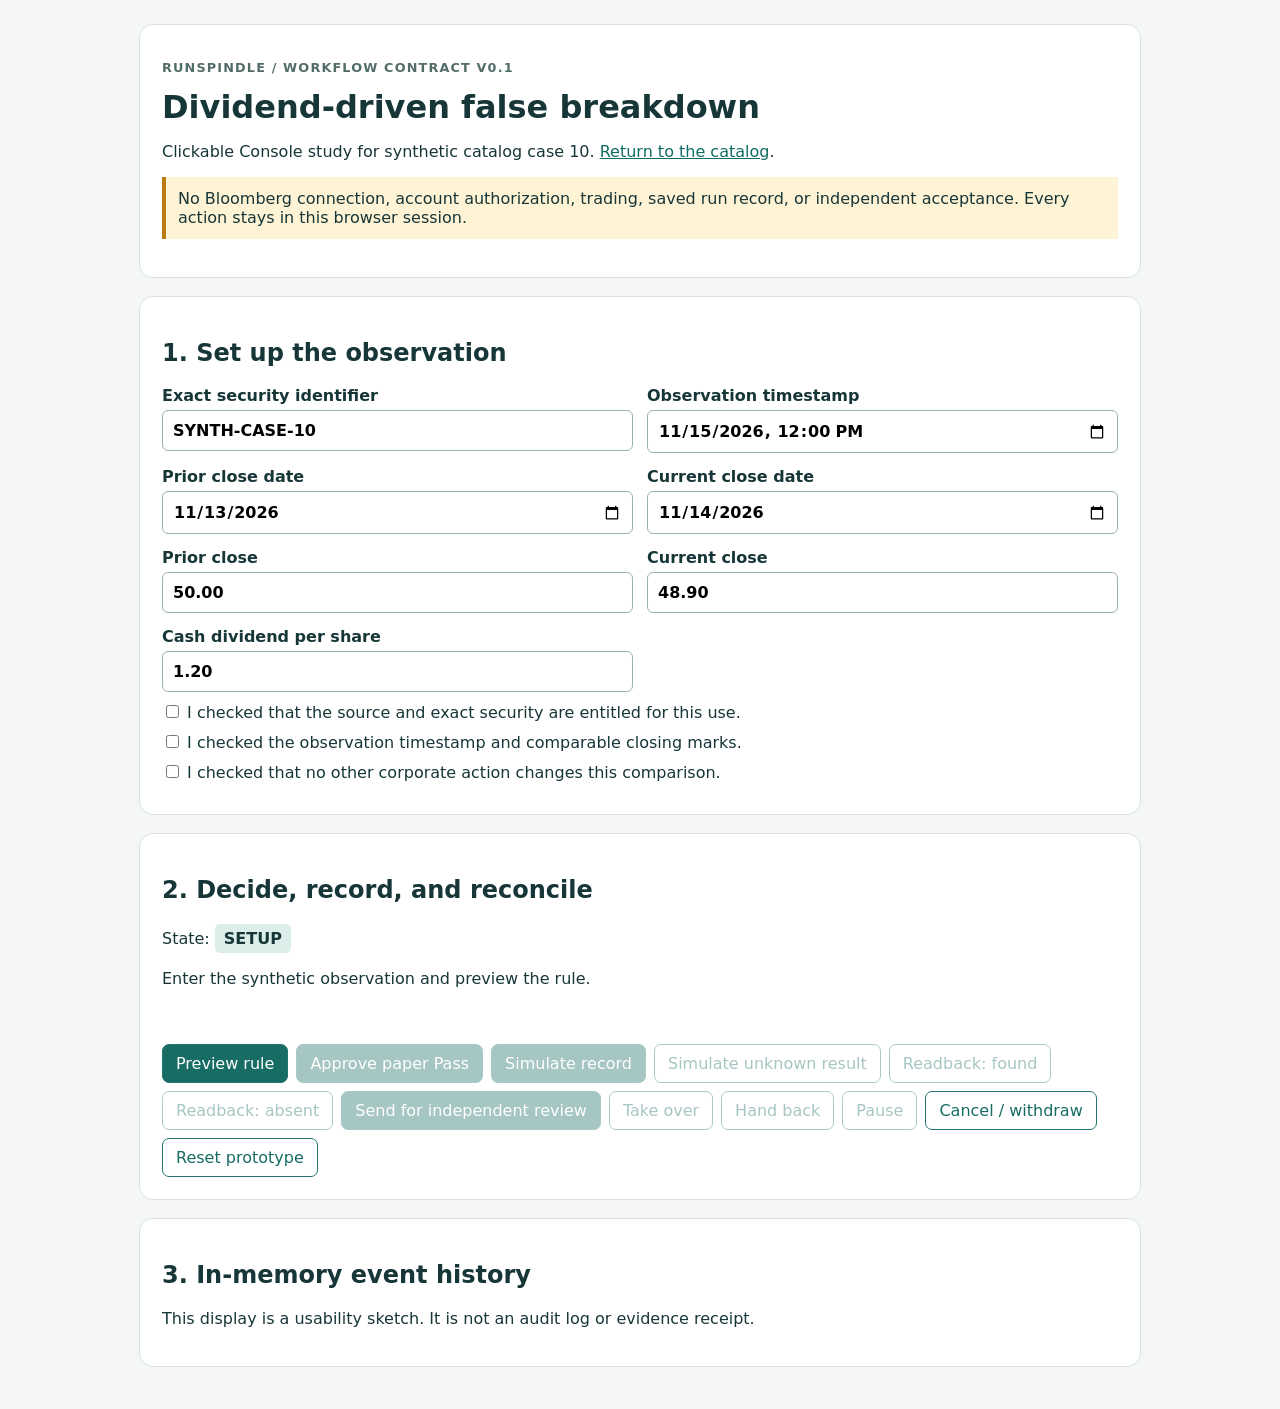
==== src/prototype.html @ ee8c0028 "Add draft paper workflow contract and Console prototype" ====
<!doctype html>
<html lang="en">
<head>
  <meta charset="utf-8">
  <meta name="viewport" content="width=device-width,initial-scale=1">
  <title>Case 10 · Synthetic Console prototype</title>
  <style>
    :root { color-scheme: light; font-family: system-ui, sans-serif; color: #173638; background: #f4f7f3; }
    * { box-sizing: border-box; }
    body { max-width: 1050px; margin: auto; padding: 24px; }
    a { color: #116c65; }
    header, .panel { background: white; border: 1px solid #d7e4dc; border-radius: 14px; padding: 22px; margin-bottom: 18px; }
    .eyebrow { color: #526c68; text-transform: uppercase; letter-spacing: .09em; font-size: .8rem; font-weight: 700; }
    h1 { margin: .25em 0; }
    .notice { background: #fff3d5; border-left: 4px solid #ba7b13; padding: 12px; }
    .grid { display: grid; grid-template-columns: repeat(2, minmax(0, 1fr)); gap: 14px; }
    label { display: block; font-weight: 600; }
    label input:not([type=checkbox]) { display: block; width: 100%; margin-top: 5px; padding: 10px; border: 1px solid #9bb4aa; border-radius: 6px; font: inherit; }
    .checks label { margin: 10px 0; font-weight: 400; }
    .actions { display: flex; flex-wrap: wrap; gap: 8px; }
    button { font: inherit; border: 1px solid #23756e; background: #176c64; color: white; border-radius: 7px; padding: 9px 13px; cursor: pointer; }
    button:disabled { opacity: .38; cursor: not-allowed; }
    button.secondary { background: white; color: #176c64; }
    #phase { display: inline-block; background: #dceee9; padding: 5px 9px; border-radius: 5px; font-weight: 700; }
    #error { color: #a02222; min-height: 1.5em; }
    li { margin: 5px 0; }
    @media (max-width: 650px) { .grid { grid-template-columns: 1fr; } body { padding: 12px; } }
  </style>
</head>
<body>
  <header>
    <p class="eyebrow">Runspindle / workflow contract v0.1</p>
    <h1>Dividend-driven false breakdown</h1>
    <p>Clickable Console study for synthetic catalog case 10. <a href="index.html">Return to the catalog</a>.</p>
    <p class="notice">No Bloomberg connection, account authorization, trading, saved run record, or independent acceptance. Every action stays in this browser session.</p>
  </header>
  <main>
    <section class="panel" aria-labelledby="setup-title">
      <h2 id="setup-title">1. Set up the observation</h2>
      <form id="setup">
        <div class="grid">
          <label>Exact security identifier<input name="instrument" value="SYNTH-CASE-10" required></label>
          <label>Observation timestamp<input name="observedAt" type="datetime-local" value="2026-11-15T12:00" required></label>
          <label>Prior close date<input name="priorDate" type="date" value="2026-11-13" required></label>
          <label>Current close date<input name="currentDate" type="date" value="2026-11-14" required></label>
          <label>Prior close<input name="priorClose" type="number" min="0.01" step="0.01" value="50.00" required></label>
          <label>Current close<input name="currentClose" type="number" min="0" step="0.01" value="48.90" required></label>
          <label>Cash dividend per share<input name="dividend" type="number" min="0" step="0.01" value="1.20" required></label>
        </div>
        <div class="checks">
          <label><input type="checkbox" name="entitlementConfirmed"> I checked that the source and exact security are entitled for this use.</label>
          <label><input type="checkbox" name="freshnessConfirmed"> I checked the observation timestamp and comparable closing marks.</label>
          <label><input type="checkbox" name="noOtherActionConfirmed"> I checked that no other corporate action changes this comparison.</label>
        </div>
      </form>
    </section>
    <section class="panel" aria-labelledby="run-title">
      <h2 id="run-title">2. Decide, record, and reconcile</h2>
      <p>State: <span id="phase" role="status" aria-live="polite"></span></p>
      <p id="summary" aria-live="polite"></p>
      <p id="error" role="alert"></p>
      <div class="actions">
        <button data-action="preview">Preview rule</button>
        <button data-action="approve">Approve paper Pass</button>
        <button data-action="record">Simulate record</button>
        <button data-action="simulate_unknown" class="secondary">Simulate unknown result</button>
        <button data-action="reconcile_found" class="secondary">Readback: found</button>
        <button data-action="reconcile_absent" class="secondary">Readback: absent</button>
        <button data-action="review">Send for independent review</button>
        <button data-action="takeover" class="secondary">Take over</button>
        <button data-action="handback" class="secondary">Hand back</button>
        <button data-action="pause" class="secondary">Pause</button>
        <button data-action="cancel" class="secondary">Cancel / withdraw</button>
        <button data-action="reset" class="secondary">Reset prototype</button>
      </div>
    </section>
    <section class="panel" aria-labelledby="history-title">
      <h2 id="history-title">3. In-memory event history</h2>
      <ol id="history"></ol>
      <p>This display is a usability sketch. It is not an audit log or evidence receipt.</p>
    </section>
  </main>
  <script src="prototype.js" defer></script>
</body>
</html>
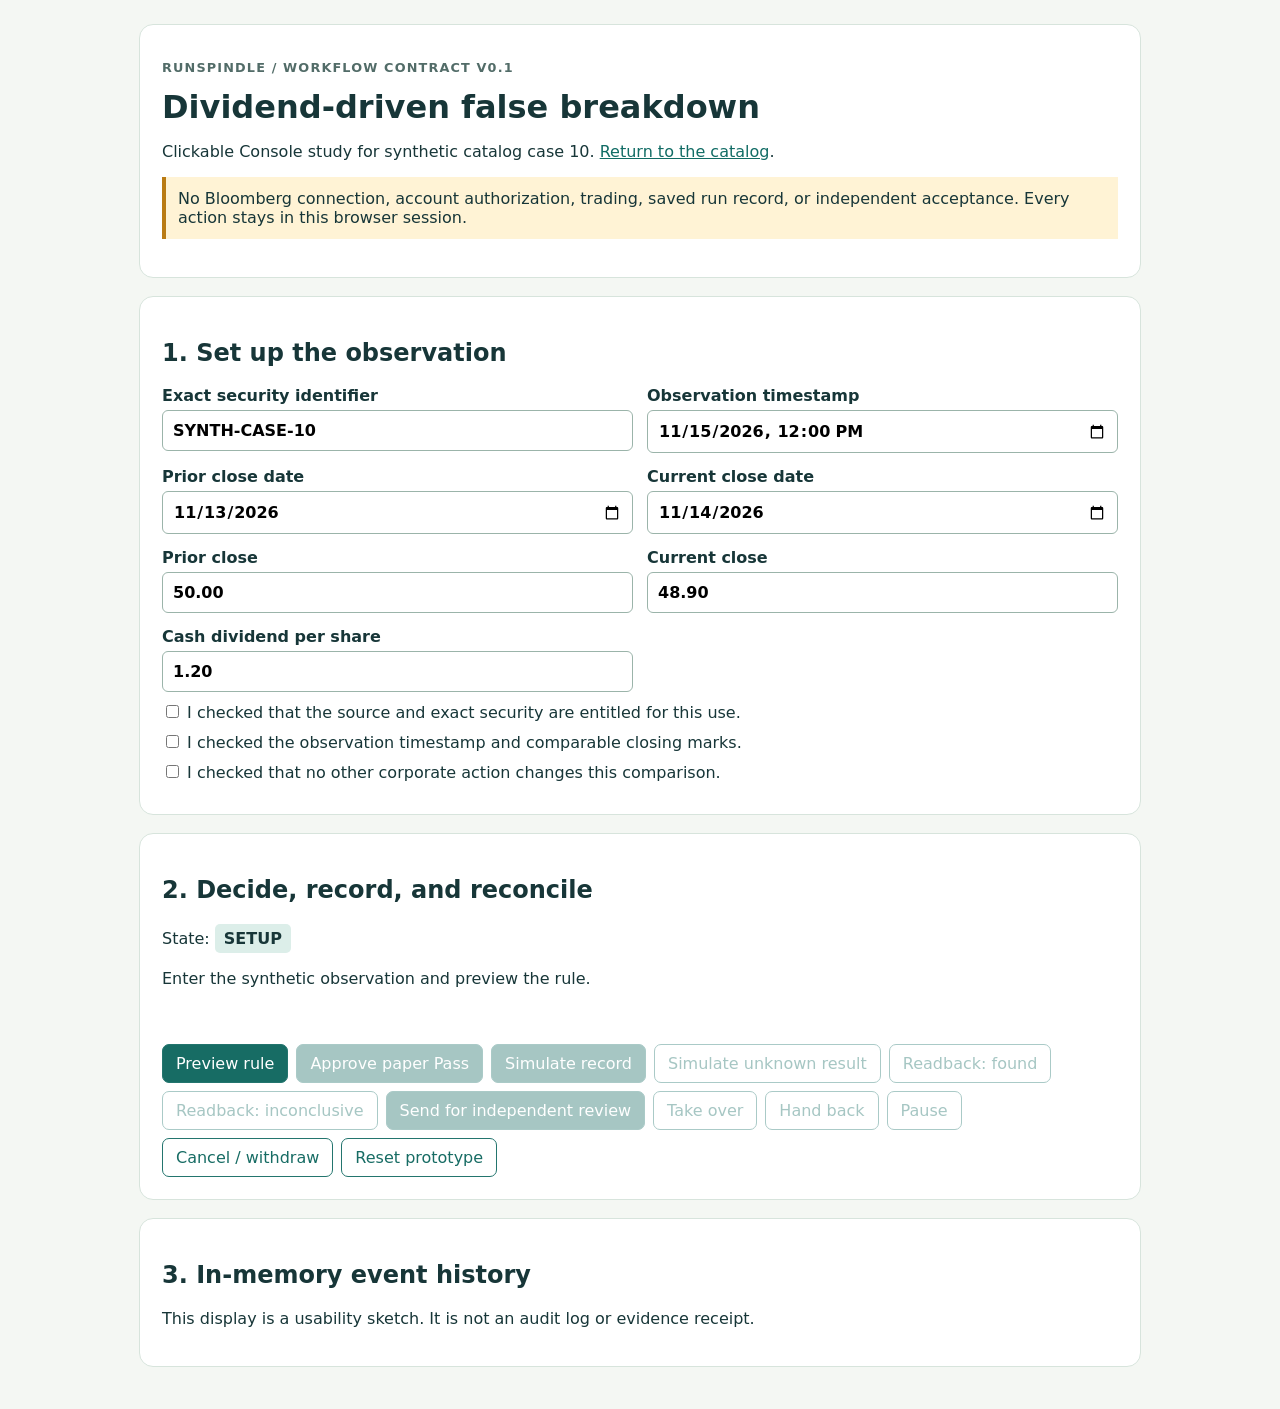
==== commit c19eb662: "fix: preserve pilot operation identity through handback" ====
--- a/src/prototype.html
+++ b/src/prototype.html
@@ -65,7 +65,7 @@
         <button data-action="record">Simulate record</button>
         <button data-action="simulate_unknown" class="secondary">Simulate unknown result</button>
         <button data-action="reconcile_found" class="secondary">Readback: found</button>
-        <button data-action="reconcile_absent" class="secondary">Readback: absent</button>
+        <button data-action="reconcile_absent" class="secondary">Readback: inconclusive</button>
         <button data-action="review">Send for independent review</button>
         <button data-action="takeover" class="secondary">Take over</button>
         <button data-action="handback" class="secondary">Hand back</button>
